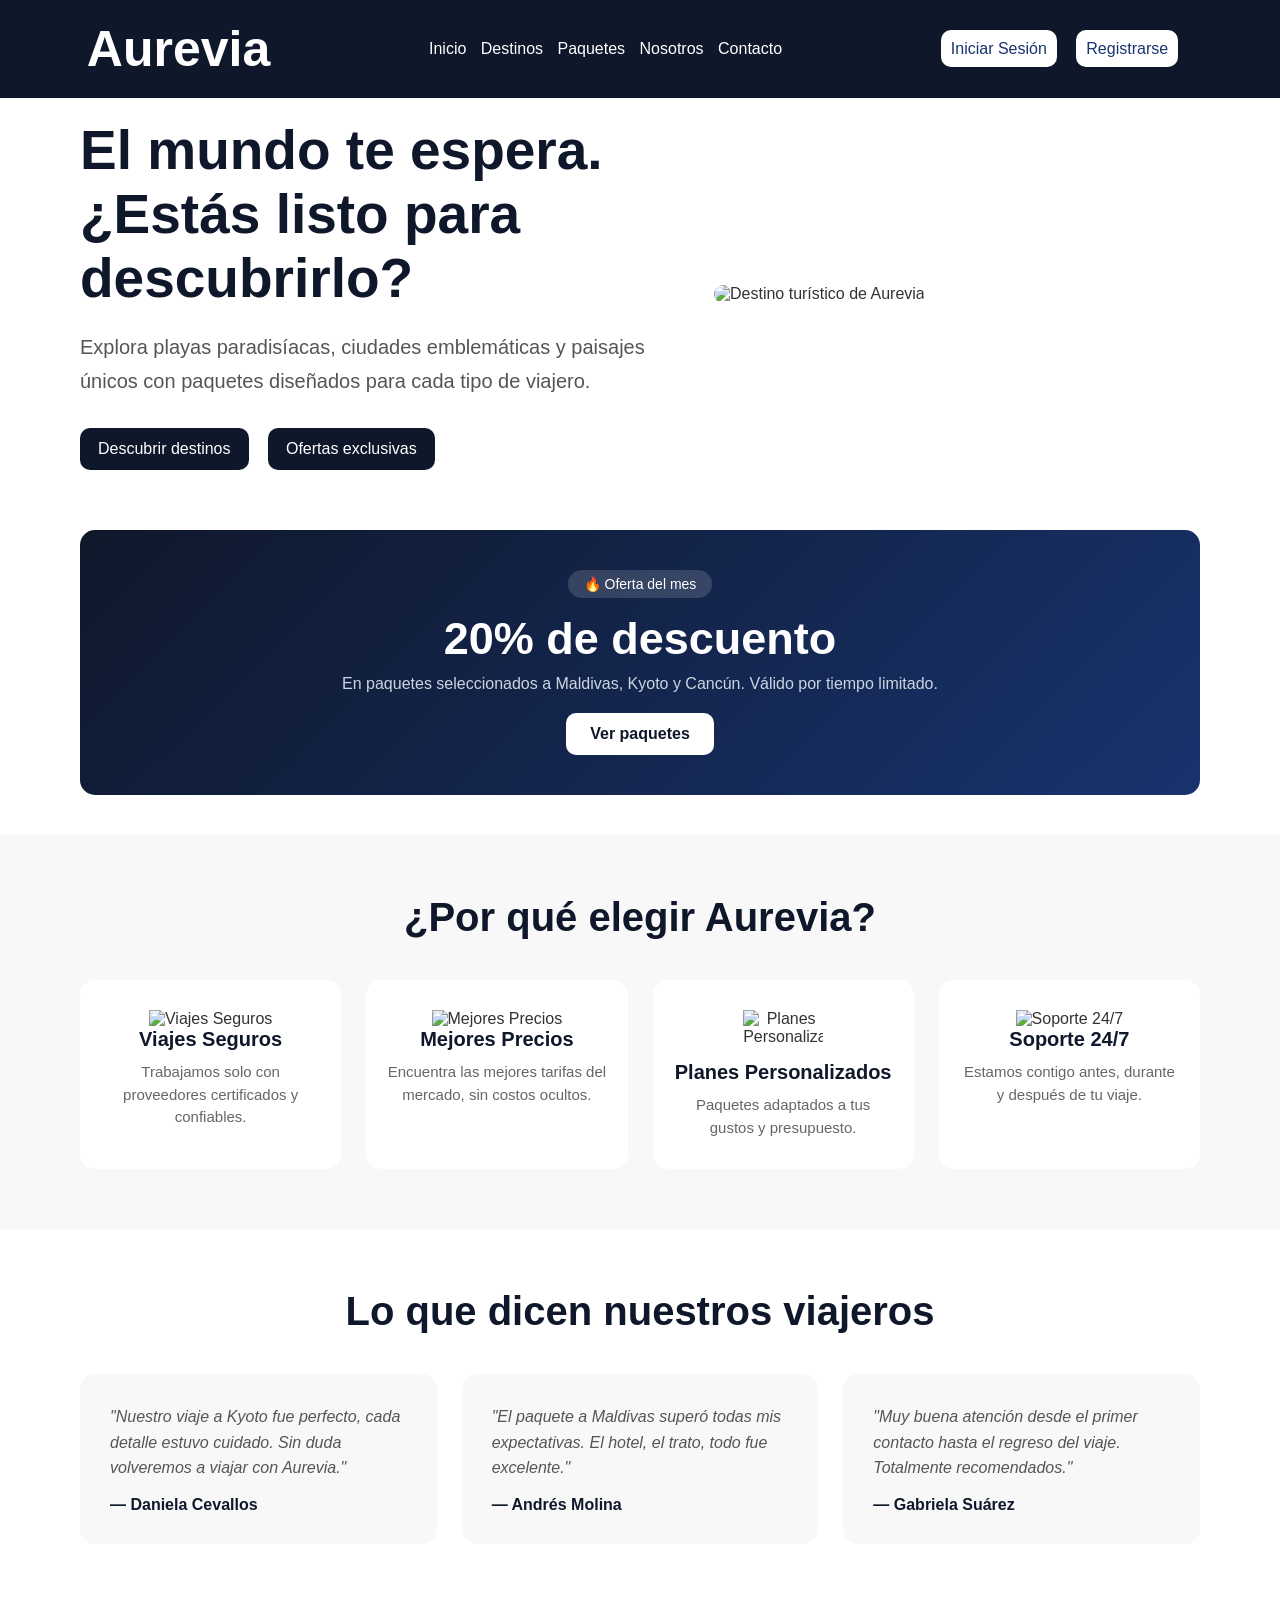
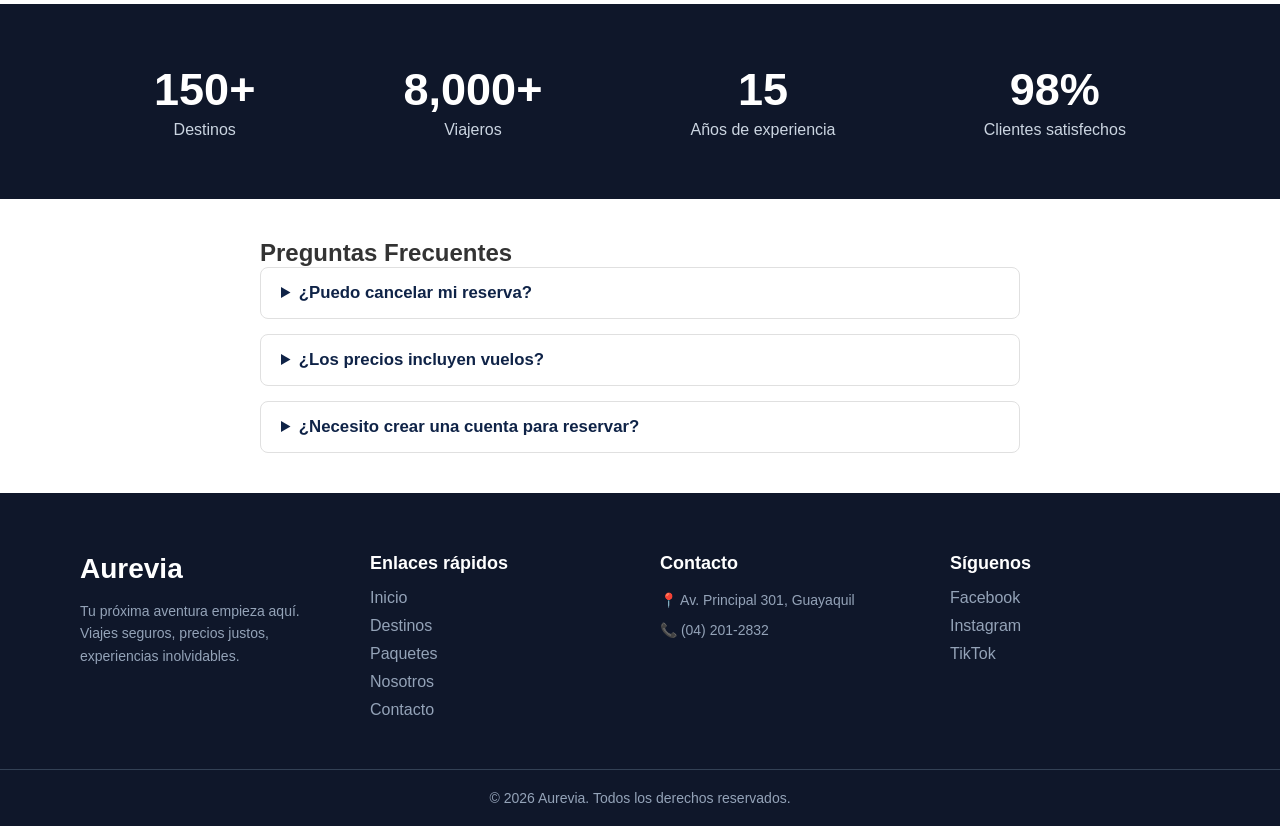
==== index.html @ f36260c8 "Implemento despliegue en preguntas frecuentes" ====
<!DOCTYPE html>
<html lang="es">

<head>
    <meta charset="UTF-8">
    <meta name="viewport" content="width=device-width, initial-scale=1.0">
    <title>Aurevia</title>
    <link rel="stylesheet" href="css/Estilos.css">
</head>

<body>
    <header>
        <h1>Aurevia</h1>
        <nav>
            <a href="index.html">Inicio</a>
            <a href="Menu/destinos.html">Destinos</a>
            <a href="Menu/paquetes.html">Paquetes</a>
            <a href="Menu/nosotros.html">Nosotros</a>
            <a href="Menu/contacto.html">Contacto</a>
        </nav>

        <div class="registros">
            <a href="Registros/login.html">Iniciar Sesión</a>
            <a href="Registros/sign_up.html">Registrarse</a>
        </div>

    </header>
    <main>
        <section class="hero">
            <div class="descripcion">
                <h1>El mundo te espera. ¿Estás listo para descubrirlo?</h1>
                <p>
                    Explora playas paradisíacas, ciudades emblemáticas y paisajes únicos con paquetes diseñados para cada tipo de viajero.
                </p>

                <a href="Menu/destinos.html">Descubrir destinos</a>
                <a href="#ofertas">Ofertas exclusivas</a>

            </div>

            <div class="imagen">
                <img src="https://images.unsplash.com/photo-1488646953014-85cb44e25828?q=80&w=600" alt="Destino turístico de Aurevia">
            </div>

        </section>

        <!-- OFERTAS -->
        <section class="ofertas" id="ofertas">
            <div class="oferta-card">
                <span class="oferta-tag">🔥 Oferta del mes</span>
                <h1>20% de descuento</h1>
                <p>En paquetes seleccionados a Maldivas, Kyoto y Cancún. Válido por tiempo limitado.</p>
                <a href="Menu/paquetes.html">Ver paquetes</a>
            </div>
        </section>

        <!-- POR QUÉ ELEGIRNOS -->
        <section class="porque-elegirnos">
            <h1>¿Por qué elegir Aurevia?</h1>
            <div class="porque-grid">
                <div class="porque-card">
                    <img src="https://cdn-icons-png.flaticon.com/512/1161/1161388.png" width="50" alt="Viajes Seguros">
                    <h3>Viajes Seguros</h3>
                    <p>Trabajamos solo con proveedores certificados y confiables.</p>
                </div>
                <div class="porque-card">
                    <img src="https://cdn-icons-png.flaticon.com/512/2489/2489756.png" width="50" alt="Mejores Precios">
                    <h3>Mejores Precios</h3>
                    <p>Encuentra las mejores tarifas del mercado, sin costos ocultos.</p>
                </div>
                <div class="porque-card">
                    <img class="porque-foto" src="https://cdn-icons-png.flaticon.com/512/854/854878.png" alt="Planes Personalizados">
                    <h3>Planes Personalizados</h3>
                    <p>Paquetes adaptados a tus gustos y presupuesto.</p>
                </div>
                <div class="porque-card">
                    <img src="https://cdn-icons-png.flaticon.com/512/1067/1067566.png" width="50" alt="Soporte 24/7">
                    <h3>Soporte 24/7</h3>
                    <p>Estamos contigo antes, durante y después de tu viaje.</p>
                </div>
            </div>
        </section>
    
        <!-- TESTIMONIOS -->
        <section class="testimonios">
            <h1>Lo que dicen nuestros viajeros</h1>
            <div class="testimonios-grid">
                <div class="testimonio-card">
                    <p class="testimonio-texto">"Nuestro viaje a Kyoto fue perfecto, cada detalle estuvo cuidado. Sin duda volveremos a viajar con Aurevia."</p>
                    <p class="testimonio-autor">— Daniela Cevallos</p>
                </div>
                <div class="testimonio-card">
                    <p class="testimonio-texto">"El paquete a Maldivas superó todas mis expectativas. El hotel, el trato, todo fue excelente."</p>
                    <p class="testimonio-autor">— Andrés Molina</p>
                </div>
                <div class="testimonio-card">
                    <p class="testimonio-texto">"Muy buena atención desde el primer contacto hasta el regreso del viaje. Totalmente recomendados."</p>
                    <p class="testimonio-autor">— Gabriela Suárez</p>
                </div>
            </div>
        </section>

                <!-- ESTADÍSTICAS -->
        <section class="estadisticas">
            <div class="estadistica-item">
                <h2>150+</h2>
                <p>Destinos</p>
            </div>
            <div class="estadistica-item">
                <h2>8,000+</h2>
                <p>Viajeros</p>
            </div>
            <div class="estadistica-item">
                <h2>15</h2>
                <p>Años de experiencia</p>
            </div>
            <div class="estadistica-item">
                <h2>98%</h2>
                <p>Clientes satisfechos</p>
            </div>
        </section>

        <!-- FAQ -->
        <section class="faq-section">
            <h2>Preguntas Frecuentes</h2>
            
            <div class="faq-item">
                <details>
                    <summary>¿Puedo cancelar mi reserva?</summary>
                    <p>Sí, puedes cancelar hasta 48 horas antes de la fecha programada sin cargos adicionales.</p>
                </details>
            </div>

            <div class="faq-item">
                <details>
                    <summary>¿Los precios incluyen vuelos?</summary>
                    <p>Depende del paquete. Los paquetes "Todo Incluido" sí integran boletos aéreos de ida y vuelta.</p>
                </details>
            </div>

            <div class="faq-item">
                <details>
                    <summary>¿Necesito crear una cuenta para reservar?</summary>
                    <p>Puedes explorar las ofertas libremente, pero para finalizar la reserva requerirás estar registrado.</p>
                </details>
            </div>
        </section>
    </main>

            <footer class="footer">
        <div class="footer-col">
            <h2>Aurevia</h2>
            <p>Tu próxima aventura empieza aquí. Viajes seguros, precios justos, experiencias inolvidables.</p>
        </div>
        <div class="footer-col">
            <h3>Enlaces rápidos</h3>
            <a href="index.html">Inicio</a>
            <a href="Menu/destinos.html">Destinos</a>
            <a href="Menu/paquetes.html">Paquetes</a>
            <a href="Menu/nosotros.html">Nosotros</a>
            <a href="Menu/contacto.html">Contacto</a>
        </div>
        <div class="footer-col">
            <h3>Contacto</h3>
            <p>📍 Av. Principal 301, Guayaquil</p>
            <p>📞 (04) 201-2832</p>
        </div>
        <div class="footer-col">
            <h3>Síguenos</h3>
            <div class="footer-redes">
                <a href="https://www.facebook.com/profile.php?id=61592992345054" target="_blank">Facebook</a>
                <a href="https://www.instagram.com/aurevia_travel2026/" target="_blank">Instagram</a>
                <a href="https://www.tiktok.com/@aurevia.travel2026?lang=es-419" target="_blank">TikTok</a>
            </div>
        </div>
    </footer>

    <div class="footer-derechos">
        <p>&copy; 2026 Aurevia. Todos los derechos reservados.</p>
    </div>
</body>
</html>
---- css/Estilos.css ----
/*CONFIGURACIÓN GENERAL*/
*{
    margin: 0;
    padding: 0;
    box-sizing: border-box;
}

body{
    font-family: Arial, Helvetica, sans-serif;
    background-color: #ffffff;
    color: #333;
}

/*HEADER*/

header{
    display: flex;
    justify-content: space-around;
    align-items: center;
    padding: 20px 10px;
    background-color: #0F172A;
    color: white;
}

/*LOGO*/

header h1{
    font-size: 50px;
}

/*MENÚ*/

nav a{
    color: white;
    text-decoration: none;
    margin: 0 5px;
    transition: .3s;
}

nav a:hover{
    background-color: #18336e;
    color: white;
}

/*BOTONES DEL HEADER*/

.registros a{
    padding: 10px;
    background-color: white;
    color: #18336e;
    text-decoration: none;
    border-radius: 10px;
    margin-right: 15px;
    transition: .3s;
}

.registros a:hover{
    background-color: #18336e;
    color: white;
}

/*HERO*/

.hero{
    display: flex;
    justify-content: space-between;
    align-items: center;
    padding: 20px 80px;
    gap: 40px;
}

/*DESCRIPCIÓN*/

.descripcion{
    width: 55%;
}

.descripcion h1{
    font-size: 55px;
    margin-bottom: 20px;
    color: #0F172A;
}

.descripcion p{
    font-size: 20px;
    line-height: 1.7;
    color: #555;
    margin-bottom: 30px;
}

/*BOTONES DEL HERO*/

.descripcion a{
    display: inline-block;
    padding: 12px 18px;
    background-color: #0F172A;
    color: white;
    text-decoration: none;
    border-radius: 10px;
    margin-right: 15px;
    transition: .3s;
}

.descripcion a:hover{
    background-color: #18336e;
}

/*IMAGEN*/

.imagen{
    width: 45%;
}

.imagen img{
    width: 100%;
    border-radius: 15px;
}

/*POR QUÉ ELEGIRNOS*/

.porque-elegirnos{
    padding: 60px 80px;
    text-align: center;
    background-color: #f8f8f8;
}

.porque-elegirnos h1{
    font-size: 40px;
    color: #0F172A;
    margin-bottom: 40px;
}

.porque-grid{
    display: grid;
    grid-template-columns: repeat(auto-fit, minmax(220px, 1fr));
    gap: 25px;
}

.porque-card{
    background-color: white;
    padding: 30px 20px;
    border-radius: 15px;
    transition: .3s;
}

.porque-card:hover{
    transform: translateY(-5px);
    box-shadow: 0 10px 20px rgba(0,0,0,0.1);
}

.porque-foto {
    max-width: 80px; 
    max-height: 80px; 
    display: block; 
    margin: 0 auto 15px auto; 
}

.porque-card h3{
    font-size: 20px;
    color: #0F172A;
    margin-bottom: 10px;
}

.porque-card p{
    color: #666;
    font-size: 15px;
    line-height: 1.5;
}

/*TESTIMONIOS*/

.testimonios{
    padding: 60px 80px;
    text-align: center;
}

.testimonios h1{
    font-size: 40px;
    color: #0F172A;
    margin-bottom: 40px;
}

.testimonios-grid{
    display: grid;
    grid-template-columns: repeat(auto-fit, minmax(260px, 1fr));
    gap: 25px;
}

.testimonio-card{
    background-color: #f8f8f8;
    padding: 30px;
    border-radius: 15px;
    text-align: left;
}

.testimonio-texto{
    color: #555;
    font-size: 16px;
    line-height: 1.6;
    margin-bottom: 15px;
    font-style: italic;
}

.testimonio-autor{
    color: #0F172A;
    font-weight: bold;
}

/*FORMULARIOS (LOGIN Y REGISTRO)*/

.formulario-container{
    max-width: 450px;
    margin: 60px auto;
    padding: 40px;
    background-color: #f8f8f8;
    border-radius: 15px;
    text-align: center;
}

.formulario-container h1{
    font-size: 32px;
    color: #0F172A;
    margin-bottom: 30px;
}

.formulario-container form{
    display: flex;
    flex-direction: column;
    gap: 15px;
}

.formulario-container input{
    padding: 12px 15px;
    border: 1px solid #ccc;
    border-radius: 10px;
    font-size: 16px;
    font-family: Arial, Helvetica, sans-serif;
}

.formulario-container input:focus{
    outline: none;
    border-color: #0F172A;
}

.formulario-container textarea{
    padding: 12px 15px;
    border: 1px solid #ccc;
    border-radius: 10px;
    font-size: 16px;
    font-family: Arial, Helvetica, sans-serif;
    resize: vertical;
}

.formulario-container button{
    padding: 12px;
    background-color: #0F172A;
    color: white;
    border: none;
    border-radius: 10px;
    font-size: 16px;
    cursor: pointer;
    transition: .3s;
}

.formulario-container button:hover{
    background-color: #18336e;
}

#mensaje{
    margin-top: 10px;
    font-size: 14px;
}

/*DESTINOS*/

.destinos-container{
    padding: 60px 80px;
}

.destinos-container h1{
    font-size: 40px;
    color: #0F172A;
    text-align: center;
    margin-bottom: 40px;
}

.destinos-grid{
    display: grid;
    grid-template-columns: repeat(auto-fit, minmax(280px, 1fr));
    gap: 30px;
}

.destino-card{
    background-color: #f8f8f8;
    border-radius: 15px;
    overflow: hidden;
    transition: .3s;
}

.destino-card:hover{
    transform: translateY(-5px);
    box-shadow: 0 10px 20px rgba(0,0,0,0.1);
}

.destino-card img{
    width: 100%;
    height: 200px;
    object-fit: cover;
}

.destino-card-info{
    padding: 20px;
}

.destino-card-info h3{
    font-size: 22px;
    color: #0F172A;
    margin-bottom: 5px;
}

.destino-card-info p{
    color: #666;
    margin-bottom: 10px;
}

.destino-card-precio{
    font-weight: bold;
    color: #0F172A;
    font-size: 18px;
}

/*NOSOTROS - HISTORIA*/

.nosotros-historia{
    padding: 60px 80px;
    text-align: center;
    max-width: 900px;
    margin: 0 auto;
}

.nosotros-historia h1{
    font-size: 40px;
    color: #0F172A;
    margin-bottom: 20px;
}

.nosotros-historia p{
    font-size: 18px;
    line-height: 1.7;
    color: #555;
}

/*NOSOTROS - MISIÓN Y VISIÓN*/

.nosotros-mv{
    display: flex;
    gap: 30px;
    padding: 20px 80px 60px;
}

.mv-card{
    flex: 1;
    background-color: #f8f8f8;
    padding: 30px;
    border-radius: 15px;
}

.mv-card h2{
    font-size: 26px;
    color: #0F172A;
    margin-bottom: 15px;
}

.mv-card p{
    color: #555;
    line-height: 1.6;
}

/*NOSOTROS - VALORES*/

.nosotros-valores{
    padding: 60px 80px;
    background-color: #0F172A;
    text-align: center;
}

.nosotros-valores h1{
    font-size: 40px;
    color: white;
    margin-bottom: 40px;
}

.valores-grid{
    display: grid;
    grid-template-columns: repeat(auto-fit, minmax(200px, 1fr));
    gap: 25px;
}

.valor-card{
    background-color: #18336e;
    padding: 30px 20px;
    border-radius: 15px;
    transition: .3s;
}

.valor-card:hover{
    transform: translateY(-5px);
}

.valor-card h3{
    color: white;
    font-size: 22px;
    margin-bottom: 10px;
}

.valor-card p{
    color: #cbd5e1;
    font-size: 15px;
    line-height: 1.5;
}

/*NOSOTROS - EQUIPO*/

.nosotros-equipo{
    padding: 60px 80px;
    text-align: center;
}

.nosotros-equipo h1{
    font-size: 40px;
    color: #0F172A;
    margin-bottom: 40px;
}

.equipo-grid{
    display: grid;
    grid-template-columns: repeat(3, 1fr);
    gap: 30px;
}

.equipo-card{
    background-color: #f8f8f8;
    padding: 30px 20px;
    border-radius: 15px;
    transition: .3s;
    display: flex;
    flex-direction: column;
    align-items: center;
    text-align: center;
    position: relative;
}

.equipo-card:hover{
    transform: translateY(-5px);
    box-shadow: 0 10px 20px rgba(0,0,0,0.1);
}

.equipo-foto{
    width: 120px;
    height: 120px;
    border-radius: 50%;
    object-fit: cover;
    margin-bottom: 15px;
}

.foto-pendiente-text {
    font-size: 13px;
    color: #666666;
    margin-top: -10px;
    margin-bottom: 10px;
    font-weight: 500;
}

.equipo-card h3{
    font-size: 20px;
    color: #0F172A;
    margin-bottom: 5px;
}

.equipo-card p{
    color: #666;
    font-size: 14px;
}

@media (max-width: 700px){
    .equipo-grid{
        grid-template-columns: repeat(1, 1fr);
    }
}

/*Ofertas*/

.ofertas{
    padding: 40px 80px;
}

.oferta-card{
    background-color: #0F172A;
    background: linear-gradient(135deg, #0F172A, #18336e);
    color: white;
    padding: 40px;
    border-radius: 15px;
    text-align: center;
}

.oferta-tag{
    display: inline-block;
    background-color: rgba(255,255,255,0.15);
    padding: 6px 16px;
    border-radius: 20px;
    font-size: 14px;
    margin-bottom: 15px;
}

.oferta-card h1{
    font-size: 45px;
    margin-bottom: 10px;
}

.oferta-card p{
    font-size: 16px;
    color: #cbd5e1;
    margin-bottom: 20px;
}

.oferta-card a{
    display: inline-block;
    padding: 12px 24px;
    background-color: white;
    color: #0F172A;
    text-decoration: none;
    border-radius: 10px;
    font-weight: bold;
    transition: .3s;
}

.oferta-card a:hover{
    background-color: #e2e8f0;
}

/*ESTADÍSTICAS*/

.estadisticas{
    display: flex;
    justify-content: space-around;
    flex-wrap: wrap;
    padding: 60px 80px;
    background-color: #0F172A;
    text-align: center;
}

.estadistica-item h2{
    font-size: 45px;
    color: white;
    margin-bottom: 5px;
}

.estadistica-item p{
    color: #cbd5e1;
    font-size: 16px;
}

/*FAQ*/

.faq{
    padding: 60px 80px;
    max-width: 800px;
    margin: 0 auto;
}

.faq h1{
    font-size: 40px;
    color: #0F172A;
    text-align: center;
    margin-bottom: 40px;
}

.faq-item{
    border-bottom: 1px solid #ddd;
}

.faq-pregunta{
    width: 100%;
    text-align: left;
    background: none;
    border: none;
    padding: 20px 0;
    font-size: 18px;
    font-weight: bold;
    color: #0F172A;
    cursor: pointer;
    font-family: Arial, Helvetica, sans-serif;
}

.faq-respuesta{
    display: none;
    padding-bottom: 20px;
    color: #666;
    line-height: 1.6;
}

.faq-item.activo .faq-respuesta{
    display: block;
}

/*FOOTER*/

.footer{
    display: flex;
    flex-wrap: wrap;
    justify-content: space-between;
    gap: 40px;
    padding: 60px 80px 40px;
    background-color: #0F172A;
}

.footer-col{
    flex: 1;
    min-width: 200px;
}

.footer-col h2{
    color: white;
    font-size: 28px;
    margin-bottom: 15px;
}

.footer-col h3{
    color: white;
    font-size: 18px;
    margin-bottom: 15px;
}

.footer-col p{
    color: #94a3b8;
    font-size: 14px;
    line-height: 1.6;
    margin-bottom: 8px;
}

.footer-col a{
    display: block;
    color: #94a3b8;
    text-decoration: none;
    margin-bottom: 10px;
    transition: .3s;
}

.footer-col a:hover{
    color: white;
}

.footer-redes{
    display: flex;
    flex-direction: column;
}

.footer-derechos{
    background-color: #0F172A;
    border-top: 1px solid #334155;
    text-align: center;
    padding: 20px;
}

.footer-derechos p{
    color: #94a3b8;
    font-size: 14px;
}

/* Estilos para el despliegue de Preguntas Frecuentes */
.faq-section {
    max-width: 800px;
    margin: 40px auto;
    padding: 0 20px;
}

.faq-item {
    margin-bottom: 15px;
    border: 1px solid #e0e0e0;
    border-radius: 8px;
    overflow: hidden;
    background-color: #ffffff;
}

details {
    padding: 15px 20px;
    cursor: pointer;
    transition: background-color 0.2s ease;
}

details:hover {
    background-color: #f8f9fa;
}

summary {
    font-weight: bold;
    font-size: 1.05rem;
    color: #0f2347;
    outline: none;
}

details p {
    margin-top: 10px;
    color: #555555;
    line-height: 1.5;
}
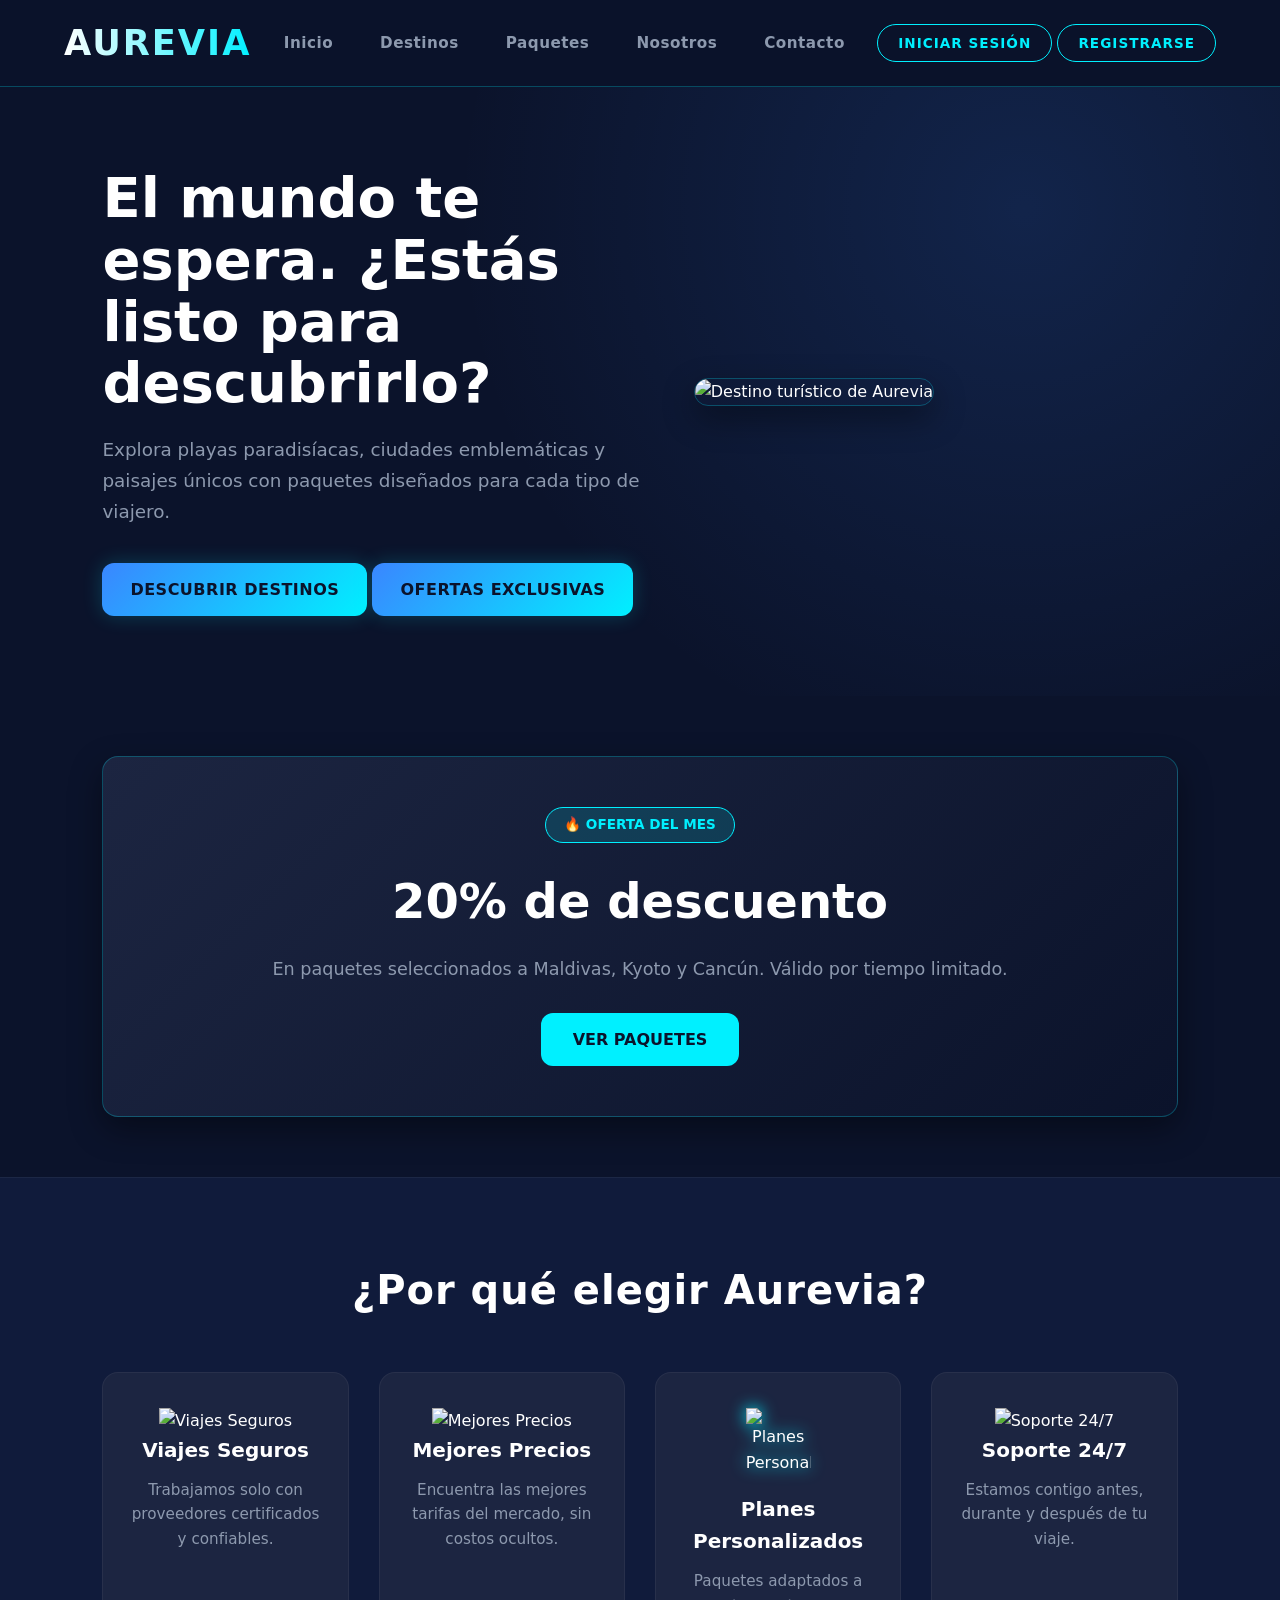
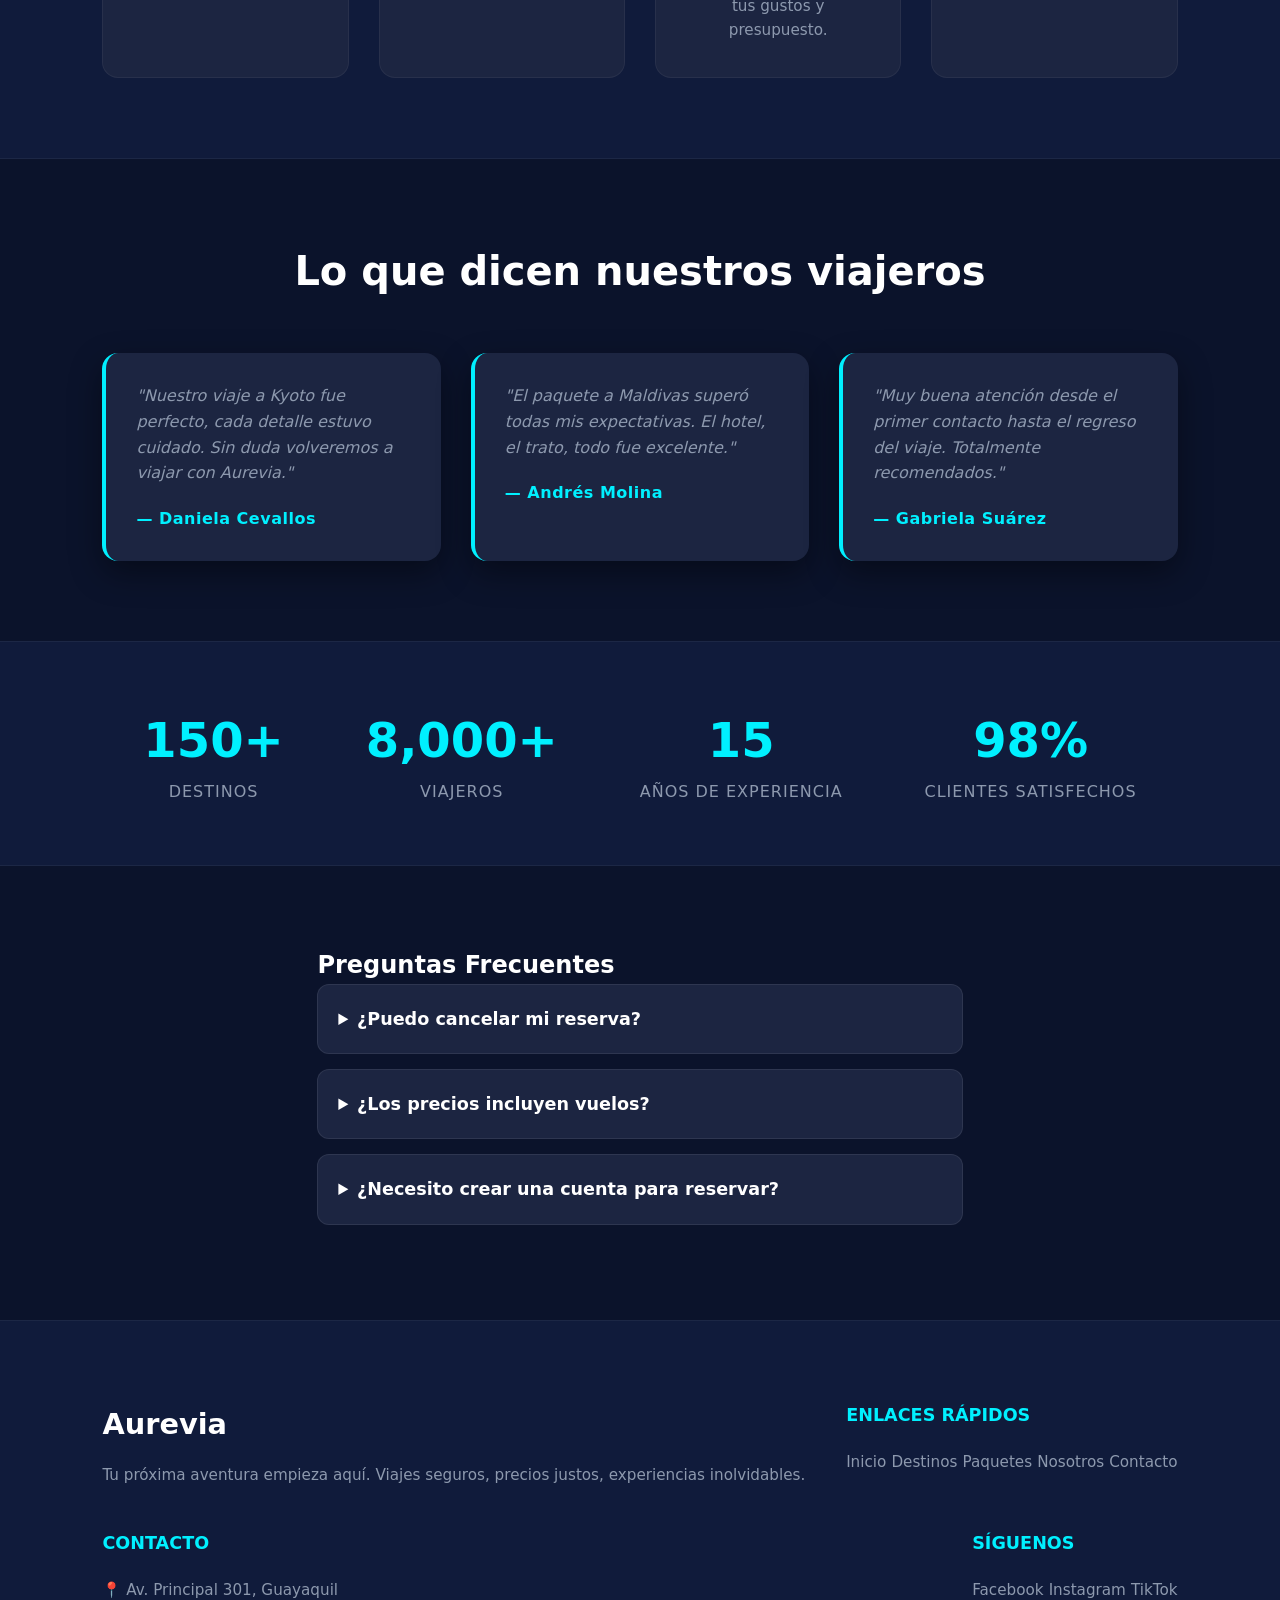
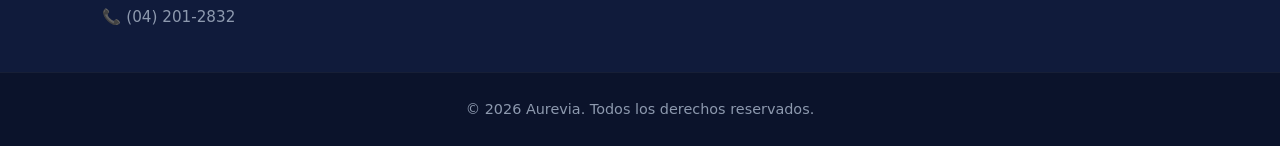
==== commit 616fdfc6: "Ajuste de selector div.registros e icono Font Awesome en header" ====
--- a/index.html
+++ b/index.html
@@ -6,6 +6,7 @@
     <meta name="viewport" content="width=device-width, initial-scale=1.0">
     <title>Aurevia</title>
     <link rel="stylesheet" href="css/Estilos.css">
+    <link rel="stylesheet" href="https://cdnjs.cloudflare.com/ajax/libs/font-awesome/6.4.0/css/all.min.css">
 </head>
 
 <body>
--- a/css/Estilos.css
+++ b/css/Estilos.css
@@ -1,706 +1,797 @@
-/*CONFIGURACIÓN GENERAL*/
-*{
+/* ===============================================
+   CONFIGURACIÓN GENERAL Y VARIABLES FUTURISTAS
+   =============================================== */
+:root {
+    --bg-main: #0B132B;          /* Azul Espacial Profundo */
+    --bg-card: #1C2541;          /* Azul Cabina / Panel */
+    --bg-surface: #101B3B;       /* Cristal de Interfaz */
+    --accent-cyan: #00F0FF;      /* Neón Cian Aerolínea */
+    --accent-blue: #3A86FF;      /* Azul Propulsión */
+    --accent-hover: #00C8D6;     /* Glow Activo */
+    --text-primary: #FFFFFF;     /* Texto Principal */
+    --text-secondary: #8D99AE;   /* Texto Datos de Vuelo */
+    --border-glow: rgba(0, 240, 255, 0.25);
+    --shadow-neon: 0 0 20px rgba(0, 240, 255, 0.2);
+    --shadow-panel: 0 12px 32px rgba(0, 0, 0, 0.4);
+    --radius-tech: 16px;
+    --transition: all 0.3s cubic-bezier(0.4, 0, 0.2, 1);
+}
+
+* {
     margin: 0;
     padding: 0;
     box-sizing: border-box;
 }
 
-body{
-    font-family: Arial, Helvetica, sans-serif;
-    background-color: #ffffff;
-    color: #333;
-}
-
-/*HEADER*/
-
-header{
-    display: flex;
-    justify-content: space-around;
-    align-items: center;
-    padding: 20px 10px;
-    background-color: #0F172A;
-    color: white;
-}
-
-/*LOGO*/
-
-header h1{
-    font-size: 50px;
-}
-
-/*MENÚ*/
-
-nav a{
-    color: white;
-    text-decoration: none;
-    margin: 0 5px;
-    transition: .3s;
-}
-
-nav a:hover{
-    background-color: #18336e;
-    color: white;
-}
-
-/*BOTONES DEL HEADER*/
-
-.registros a{
-    padding: 10px;
-    background-color: white;
-    color: #18336e;
-    text-decoration: none;
-    border-radius: 10px;
-    margin-right: 15px;
-    transition: .3s;
-}
-
-.registros a:hover{
-    background-color: #18336e;
-    color: white;
-}
-
-/*HERO*/
-
-.hero{
+body {
+    font-family: 'Segoe UI', system-ui, -apple-system, sans-serif;
+    background-color: var(--bg-main);
+    color: var(--text-primary);
+    line-height: 1.6;
+    overflow-x: hidden;
+}
+
+/* ===============================================
+   HEADER & NAVBAR (PANEL DE DESTAQUE DE VUELO)
+   =============================================== */
+header {
     display: flex;
     justify-content: space-between;
     align-items: center;
-    padding: 20px 80px;
+    padding: 15px 5%;
+    background: rgba(11, 19, 43, 0.9);
+    backdrop-filter: blur(12px);
+    border-bottom: 1px solid var(--border-glow);
+    position: sticky;
+    top: 0;
+    z-index: 1000;
+}
+
+/* LOGO */
+header h1 {
+    font-size: 2.2rem;
+    font-weight: 900;
+    letter-spacing: 2px;
+    background: linear-gradient(90deg, #FFFFFF, var(--accent-cyan));
+    -webkit-background-clip: text;
+    background-clip: text;
+    -webkit-text-fill-color: transparent;
+    text-transform: uppercase;
+}
+
+/* MENÚ */
+nav {
+    display: flex;
+    align-items: center;
+    gap: 15px;
+}
+
+nav a {
+    color: var(--text-secondary);
+    text-decoration: none;
+    padding: 8px 16px;
+    font-size: 0.95rem;
+    font-weight: 600;
+    letter-spacing: 0.5px;
+    border-radius: 8px;
+    transition: var(--transition);
+}
+
+nav a:hover {
+    color: var(--accent-cyan);
+    background-color: rgba(0, 240, 255, 0.08);
+    box-shadow: 0 0 10px rgba(0, 240, 255, 0.15);
+}
+
+/* BOTONES DEL HEADER (TICKETING / LOGIN) */
+.registros a {
+    padding: 10px 20px;
+    background: transparent;
+    color: var(--accent-cyan);
+    text-decoration: none;
+    border: 1px solid var(--accent-cyan);
+    border-radius: 20px;
+    font-weight: 700;
+    font-size: 0.85rem;
+    letter-spacing: 1px;
+    text-transform: uppercase;
+    transition: var(--transition);
+}
+
+.registros a:hover {
+    background: var(--accent-cyan);
+    color: var(--bg-main);
+    box-shadow: var(--shadow-neon);
+}
+
+/* ===============================================
+   HERO SECTION (CABINA DE MANDO & EMBARQUE)
+   =============================================== */
+.hero {
+    display: flex;
+    justify-content: space-between;
+    align-items: center;
+    padding: 80px 8%;
     gap: 40px;
-}
-
-/*DESCRIPCIÓN*/
-
-.descripcion{
-    width: 55%;
-}
-
-.descripcion h1{
-    font-size: 55px;
+    position: relative;
+    background: radial-gradient(circle at 80% 20%, rgba(58, 134, 255, 0.15) 0%, transparent 50%);
+}
+
+.descripcion {
+    width: 50%;
+}
+
+.descripcion h1 {
+    font-size: 3.5rem;
+    line-height: 1.1;
+    font-weight: 800;
     margin-bottom: 20px;
-    color: #0F172A;
-}
-
-.descripcion p{
-    font-size: 20px;
+    color: var(--text-primary);
+}
+
+.descripcion p {
+    font-size: 1.15rem;
     line-height: 1.7;
-    color: #555;
-    margin-bottom: 30px;
-}
-
-/*BOTONES DEL HERO*/
-
-.descripcion a{
+    color: var(--text-secondary);
+    margin-bottom: 35px;
+}
+
+/* BOTONES DEL HERO */
+.descripcion a {
     display: inline-block;
-    padding: 12px 18px;
-    background-color: #0F172A;
-    color: white;
+    padding: 14px 28px;
+    background: linear-gradient(135deg, var(--accent-blue), var(--accent-cyan));
+    color: var(--bg-main);
     text-decoration: none;
-    border-radius: 10px;
-    margin-right: 15px;
-    transition: .3s;
-}
-
-.descripcion a:hover{
-    background-color: #18336e;
-}
-
-/*IMAGEN*/
-
-.imagen{
+    border-radius: 12px;
+    font-weight: 800;
+    letter-spacing: 0.5px;
+    text-transform: uppercase;
+    box-shadow: var(--shadow-neon);
+    transition: var(--transition);
+}
+
+.descripcion a:hover {
+    transform: translateY(-3px);
+    filter: brightness(1.15);
+}
+
+/* IMAGEN HERO (VENTANILLA AERODINÁMICA) */
+.imagen {
     width: 45%;
-}
-
-.imagen img{
+    position: relative;
+}
+
+.imagen img {
     width: 100%;
-    border-radius: 15px;
-}
-
-/*POR QUÉ ELEGIRNOS*/
-
-.porque-elegirnos{
-    padding: 60px 80px;
-    text-align: center;
-    background-color: #f8f8f8;
-}
-
-.porque-elegirnos h1{
-    font-size: 40px;
-    color: #0F172A;
-    margin-bottom: 40px;
-}
-
-.porque-grid{
+    border-radius: var(--radius-tech);
+    border: 1px solid var(--border-glow);
+    box-shadow: var(--shadow-panel);
+    transition: var(--transition);
+}
+
+.imagen img:hover {
+    transform: scale(1.02);
+    border-color: var(--accent-cyan);
+}
+
+/* ===============================================
+   POR QUÉ ELEGIRNOS (PANEL DE BENEFICIOS)
+   =============================================== */
+.porque-elegirnos {
+    padding: 80px 8%;
+    text-align: center;
+    background-color: var(--bg-surface);
+    border-top: 1px solid rgba(255, 255, 255, 0.05);
+    border-bottom: 1px solid rgba(255, 255, 255, 0.05);
+}
+
+.porque-elegirnos h1 {
+    font-size: 2.5rem;
+    color: var(--text-primary);
+    margin-bottom: 50px;
+    letter-spacing: 1px;
+}
+
+.porque-grid {
     display: grid;
-    grid-template-columns: repeat(auto-fit, minmax(220px, 1fr));
-    gap: 25px;
-}
-
-.porque-card{
-    background-color: white;
-    padding: 30px 20px;
-    border-radius: 15px;
-    transition: .3s;
-}
-
-.porque-card:hover{
-    transform: translateY(-5px);
-    box-shadow: 0 10px 20px rgba(0,0,0,0.1);
+    grid-template-columns: repeat(auto-fit, minmax(240px, 1fr));
+    gap: 30px;
+}
+
+.porque-card {
+    background-color: var(--bg-card);
+    padding: 35px 25px;
+    border-radius: var(--radius-tech);
+    border: 1px solid rgba(255, 255, 255, 0.05);
+    transition: var(--transition);
+}
+
+.porque-card:hover {
+    transform: translateY(-8px);
+    border-color: var(--accent-cyan);
+    box-shadow: var(--shadow-neon);
 }
 
 .porque-foto {
-    max-width: 80px; 
-    max-height: 80px; 
-    display: block; 
-    margin: 0 auto 15px auto; 
-}
-
-.porque-card h3{
-    font-size: 20px;
-    color: #0F172A;
-    margin-bottom: 10px;
-}
-
-.porque-card p{
-    color: #666;
-    font-size: 15px;
-    line-height: 1.5;
-}
-
-/*TESTIMONIOS*/
-
-.testimonios{
-    padding: 60px 80px;
-    text-align: center;
-}
-
-.testimonios h1{
-    font-size: 40px;
-    color: #0F172A;
-    margin-bottom: 40px;
-}
-
-.testimonios-grid{
-    display: grid;
-    grid-template-columns: repeat(auto-fit, minmax(260px, 1fr));
-    gap: 25px;
-}
-
-.testimonio-card{
-    background-color: #f8f8f8;
-    padding: 30px;
-    border-radius: 15px;
-    text-align: left;
-}
-
-.testimonio-texto{
-    color: #555;
-    font-size: 16px;
-    line-height: 1.6;
-    margin-bottom: 15px;
-    font-style: italic;
-}
-
-.testimonio-autor{
-    color: #0F172A;
-    font-weight: bold;
-}
-
-/*FORMULARIOS (LOGIN Y REGISTRO)*/
-
-.formulario-container{
-    max-width: 450px;
-    margin: 60px auto;
-    padding: 40px;
-    background-color: #f8f8f8;
-    border-radius: 15px;
-    text-align: center;
-}
-
-.formulario-container h1{
-    font-size: 32px;
-    color: #0F172A;
-    margin-bottom: 30px;
-}
-
-.formulario-container form{
-    display: flex;
-    flex-direction: column;
-    gap: 15px;
-}
-
-.formulario-container input{
-    padding: 12px 15px;
-    border: 1px solid #ccc;
-    border-radius: 10px;
-    font-size: 16px;
-    font-family: Arial, Helvetica, sans-serif;
-}
-
-.formulario-container input:focus{
-    outline: none;
-    border-color: #0F172A;
-}
-
-.formulario-container textarea{
-    padding: 12px 15px;
-    border: 1px solid #ccc;
-    border-radius: 10px;
-    font-size: 16px;
-    font-family: Arial, Helvetica, sans-serif;
-    resize: vertical;
-}
-
-.formulario-container button{
-    padding: 12px;
-    background-color: #0F172A;
-    color: white;
-    border: none;
-    border-radius: 10px;
-    font-size: 16px;
-    cursor: pointer;
-    transition: .3s;
-}
-
-.formulario-container button:hover{
-    background-color: #18336e;
-}
-
-#mensaje{
-    margin-top: 10px;
-    font-size: 14px;
-}
-
-/*DESTINOS*/
-
-.destinos-container{
-    padding: 60px 80px;
-}
-
-.destinos-container h1{
-    font-size: 40px;
-    color: #0F172A;
-    text-align: center;
-    margin-bottom: 40px;
-}
-
-.destinos-grid{
+    max-width: 65px;
+    max-height: 65px;
+    display: block;
+    margin: 0 auto 20px auto;
+    filter: drop-shadow(0 0 8px var(--accent-cyan));
+}
+
+.porque-card h3 {
+    font-size: 1.25rem;
+    color: var(--text-primary);
+    margin-bottom: 12px;
+}
+
+.porque-card p {
+    color: var(--text-secondary);
+    font-size: 0.95rem;
+}
+
+/* ===============================================
+   TESTIMONIOS (EXPERIENCIAS DE PASAJEROS)
+   =============================================== */
+.testimonios {
+    padding: 80px 8%;
+    text-align: center;
+}
+
+.testimonios h1 {
+    font-size: 2.5rem;
+    color: var(--text-primary);
+    margin-bottom: 50px;
+}
+
+.testimonios-grid {
     display: grid;
     grid-template-columns: repeat(auto-fit, minmax(280px, 1fr));
     gap: 30px;
 }
 
-.destino-card{
-    background-color: #f8f8f8;
-    border-radius: 15px;
+.testimonio-card {
+    background-color: var(--bg-card);
+    padding: 30px;
+    border-radius: var(--radius-tech);
+    border-left: 4px solid var(--accent-cyan);
+    text-align: left;
+    box-shadow: var(--shadow-panel);
+}
+
+.testimonio-texto {
+    color: var(--text-secondary);
+    font-size: 1rem;
+    margin-bottom: 20px;
+    font-style: italic;
+}
+
+.testimonio-autor {
+    color: var(--accent-cyan);
+    font-weight: 700;
+    letter-spacing: 0.5px;
+}
+
+/* ===============================================
+   FORMULARIOS (CHECK-IN / LOGIN / REGISTRO)
+   =============================================== */
+.formulario-container {
+    max-width: 450px;
+    margin: 80px auto;
+    padding: 40px;
+    background-color: var(--bg-card);
+    border: 1px solid var(--border-glow);
+    border-radius: var(--radius-tech);
+    box-shadow: var(--shadow-panel);
+    text-align: center;
+}
+
+.formulario-container h1 {
+    font-size: 2rem;
+    color: var(--text-primary);
+    margin-bottom: 30px;
+}
+
+.formulario-container form {
+    display: flex;
+    flex-direction: column;
+    gap: 18px;
+}
+
+.formulario-container input,
+.formulario-container textarea {
+    padding: 14px 18px;
+    background-color: var(--bg-surface);
+    border: 1px solid rgba(255, 255, 255, 0.1);
+    border-radius: 10px;
+    font-size: 1rem;
+    color: var(--text-primary);
+    outline: none;
+    transition: var(--transition);
+}
+
+.formulario-container input:focus,
+.formulario-container textarea:focus {
+    border-color: var(--accent-cyan);
+    box-shadow: 0 0 10px rgba(0, 240, 255, 0.2);
+}
+
+.formulario-container button {
+    padding: 14px;
+    background: linear-gradient(135deg, var(--accent-blue), var(--accent-cyan));
+    color: var(--bg-main);
+    border: none;
+    border-radius: 10px;
+    font-size: 1rem;
+    font-weight: 800;
+    text-transform: uppercase;
+    cursor: pointer;
+    transition: var(--transition);
+}
+
+.formulario-container button:hover {
+    filter: brightness(1.15);
+    box-shadow: var(--shadow-neon);
+}
+
+/* ===============================================
+   DESTINOS (TARJETAS DE RUTAS)
+   =============================================== */
+.destinos-container {
+    padding: 80px 8%;
+}
+
+.destinos-container h1 {
+    font-size: 2.5rem;
+    color: var(--text-primary);
+    text-align: center;
+    margin-bottom: 50px;
+}
+
+.destinos-grid {
+    display: grid;
+    grid-template-columns: repeat(auto-fit, minmax(280px, 1fr));
+    gap: 30px;
+}
+
+.destino-card {
+    background-color: var(--bg-card);
+    border-radius: var(--radius-tech);
+    border: 1px solid rgba(255, 255, 255, 0.05);
     overflow: hidden;
-    transition: .3s;
-}
-
-.destino-card:hover{
-    transform: translateY(-5px);
-    box-shadow: 0 10px 20px rgba(0,0,0,0.1);
-}
-
-.destino-card img{
+    transition: var(--transition);
+}
+
+.destino-card:hover {
+    transform: translateY(-8px);
+    border-color: var(--accent-cyan);
+    box-shadow: var(--shadow-neon);
+}
+
+.destino-card img {
     width: 100%;
-    height: 200px;
+    height: 220px;
     object-fit: cover;
 }
 
-.destino-card-info{
-    padding: 20px;
-}
-
-.destino-card-info h3{
-    font-size: 22px;
-    color: #0F172A;
-    margin-bottom: 5px;
-}
-
-.destino-card-info p{
-    color: #666;
-    margin-bottom: 10px;
-}
-
-.destino-card-precio{
-    font-weight: bold;
-    color: #0F172A;
-    font-size: 18px;
-}
-
-/*NOSOTROS - HISTORIA*/
-
-.nosotros-historia{
-    padding: 60px 80px;
+.destino-card-info {
+    padding: 25px;
+}
+
+.destino-card-info h3 {
+    font-size: 1.4rem;
+    color: var(--text-primary);
+    margin-bottom: 8px;
+}
+
+.destino-card-info p {
+    color: var(--text-secondary);
+    font-size: 0.95rem;
+    margin-bottom: 15px;
+}
+
+.destino-card-precio {
+    font-weight: 800;
+    color: var(--accent-cyan);
+    font-size: 1.3rem;
+}
+
+/* ===============================================
+   NOSOTROS & VALORES (PANEL AERO-CORPORATIVO)
+   =============================================== */
+.nosotros-historia {
+    padding: 80px 8%;
     text-align: center;
     max-width: 900px;
     margin: 0 auto;
 }
 
-.nosotros-historia h1{
-    font-size: 40px;
-    color: #0F172A;
+.nosotros-historia h1 {
+    font-size: 2.5rem;
+    color: var(--text-primary);
     margin-bottom: 20px;
 }
 
-.nosotros-historia p{
-    font-size: 18px;
-    line-height: 1.7;
-    color: #555;
-}
-
-/*NOSOTROS - MISIÓN Y VISIÓN*/
-
-.nosotros-mv{
+.nosotros-historia p {
+    font-size: 1.15rem;
+    color: var(--text-secondary);
+}
+
+.nosotros-mv {
     display: flex;
     gap: 30px;
-    padding: 20px 80px 60px;
-}
-
-.mv-card{
+    padding: 0 8% 80px;
+}
+
+.mv-card {
     flex: 1;
-    background-color: #f8f8f8;
-    padding: 30px;
-    border-radius: 15px;
-}
-
-.mv-card h2{
-    font-size: 26px;
-    color: #0F172A;
+    background-color: var(--bg-card);
+    padding: 35px;
+    border-radius: var(--radius-tech);
+    border: 1px solid rgba(255, 255, 255, 0.05);
+}
+
+.mv-card h2 {
+    font-size: 1.6rem;
+    color: var(--accent-cyan);
     margin-bottom: 15px;
 }
 
-.mv-card p{
-    color: #555;
-    line-height: 1.6;
-}
-
-/*NOSOTROS - VALORES*/
-
-.nosotros-valores{
-    padding: 60px 80px;
-    background-color: #0F172A;
-    text-align: center;
-}
-
-.nosotros-valores h1{
-    font-size: 40px;
-    color: white;
-    margin-bottom: 40px;
-}
-
-.valores-grid{
+.mv-card p {
+    color: var(--text-secondary);
+}
+
+.nosotros-valores {
+    padding: 80px 8%;
+    background-color: var(--bg-surface);
+    text-align: center;
+}
+
+.nosotros-valores h1 {
+    font-size: 2.5rem;
+    color: var(--text-primary);
+    margin-bottom: 50px;
+}
+
+.valores-grid {
     display: grid;
     grid-template-columns: repeat(auto-fit, minmax(200px, 1fr));
     gap: 25px;
 }
 
-.valor-card{
-    background-color: #18336e;
+.valor-card {
+    background-color: var(--bg-card);
     padding: 30px 20px;
-    border-radius: 15px;
-    transition: .3s;
-}
-
-.valor-card:hover{
+    border-radius: var(--radius-tech);
+    border: 1px solid rgba(255, 255, 255, 0.05);
+    transition: var(--transition);
+}
+
+.valor-card:hover {
     transform: translateY(-5px);
-}
-
-.valor-card h3{
-    color: white;
-    font-size: 22px;
+    border-color: var(--accent-cyan);
+}
+
+.valor-card h3 {
+    color: var(--accent-cyan);
+    font-size: 1.3rem;
     margin-bottom: 10px;
 }
 
-.valor-card p{
-    color: #cbd5e1;
-    font-size: 15px;
-    line-height: 1.5;
-}
-
-/*NOSOTROS - EQUIPO*/
-
-.nosotros-equipo{
-    padding: 60px 80px;
-    text-align: center;
-}
-
-.nosotros-equipo h1{
-    font-size: 40px;
-    color: #0F172A;
-    margin-bottom: 40px;
-}
-
-.equipo-grid{
+.valor-card p {
+    color: var(--text-secondary);
+    font-size: 0.95rem;
+}
+
+/* ===============================================
+   EQUIPACIÓN & TRIPULACIÓN
+   =============================================== */
+.nosotros-equipo, .equipo-container {
+    padding: 80px 8%;
+    text-align: center;
+}
+
+.nosotros-equipo h1, .equipo-container h2 {
+    font-size: 2.5rem;
+    color: var(--text-primary);
+    margin-bottom: 50px;
+}
+
+.equipo-grid {
     display: grid;
-    grid-template-columns: repeat(3, 1fr);
+    grid-template-columns: repeat(auto-fit, minmax(240px, 1fr));
     gap: 30px;
 }
 
-.equipo-card{
-    background-color: #f8f8f8;
-    padding: 30px 20px;
-    border-radius: 15px;
-    transition: .3s;
+.equipo-card, .tarjeta-equipo {
+    background-color: var(--bg-card);
+    padding: 35px 20px;
+    border-radius: var(--radius-tech);
+    border: 1px solid rgba(255, 255, 255, 0.05);
+    transition: var(--transition);
     display: flex;
     flex-direction: column;
     align-items: center;
-    text-align: center;
-    position: relative;
-}
-
-.equipo-card:hover{
+}
+
+.equipo-card:hover, .tarjeta-equipo:hover {
     transform: translateY(-5px);
-    box-shadow: 0 10px 20px rgba(0,0,0,0.1);
-}
-
-.equipo-foto{
+    border-color: var(--accent-cyan);
+    box-shadow: var(--shadow-neon);
+}
+
+.equipo-foto {
     width: 120px;
     height: 120px;
     border-radius: 50%;
     object-fit: cover;
+    margin-bottom: 20px;
+    border: 2px solid var(--accent-cyan);
+    padding: 3px;
+    background-color: var(--bg-surface);
+}
+
+.equipo-card h3, .tarjeta-equipo h3 {
+    font-size: 1.25rem;
+    color: var(--text-primary);
+    margin-bottom: 5px;
+}
+
+.equipo-card p, .tarjeta-equipo .puesto {
+    color: var(--text-secondary);
+    font-size: 0.9rem;
+}
+
+/* ===============================================
+   OFERTAS & PROMOCIONES DE VUELO
+   =============================================== */
+.ofertas {
+    padding: 60px 8%;
+}
+
+.oferta-card {
+    background: linear-gradient(135deg, #1C2541 0%, #0B132B 100%);
+    border: 1px solid var(--border-glow);
+    padding: 50px;
+    border-radius: var(--radius-tech);
+    text-align: center;
+    box-shadow: var(--shadow-panel);
+}
+
+.oferta-tag {
+    display: inline-block;
+    background-color: rgba(0, 240, 255, 0.15);
+    color: var(--accent-cyan);
+    border: 1px solid var(--accent-cyan);
+    padding: 6px 18px;
+    border-radius: 20px;
+    font-size: 0.85rem;
+    font-weight: 700;
+    margin-bottom: 20px;
+    text-transform: uppercase;
+}
+
+.oferta-card h1 {
+    font-size: 3rem;
+    color: var(--text-primary);
     margin-bottom: 15px;
 }
 
-.foto-pendiente-text {
-    font-size: 13px;
-    color: #666666;
-    margin-top: -10px;
-    margin-bottom: 10px;
-    font-weight: 500;
-}
-
-.equipo-card h3{
-    font-size: 20px;
-    color: #0F172A;
-    margin-bottom: 5px;
-}
-
-.equipo-card p{
-    color: #666;
-    font-size: 14px;
-}
-
-@media (max-width: 700px){
-    .equipo-grid{
-        grid-template-columns: repeat(1, 1fr);
-    }
-}
-
-/*Ofertas*/
-
-.ofertas{
-    padding: 40px 80px;
-}
-
-.oferta-card{
-    background-color: #0F172A;
-    background: linear-gradient(135deg, #0F172A, #18336e);
-    color: white;
-    padding: 40px;
-    border-radius: 15px;
-    text-align: center;
-}
-
-.oferta-tag{
+.oferta-card p {
+    font-size: 1.1rem;
+    color: var(--text-secondary);
+    margin-bottom: 30px;
+}
+
+.oferta-card a {
     display: inline-block;
-    background-color: rgba(255,255,255,0.15);
-    padding: 6px 16px;
-    border-radius: 20px;
-    font-size: 14px;
-    margin-bottom: 15px;
-}
-
-.oferta-card h1{
-    font-size: 45px;
-    margin-bottom: 10px;
-}
-
-.oferta-card p{
-    font-size: 16px;
-    color: #cbd5e1;
-    margin-bottom: 20px;
-}
-
-.oferta-card a{
-    display: inline-block;
-    padding: 12px 24px;
-    background-color: white;
-    color: #0F172A;
+    padding: 14px 32px;
+    background: var(--accent-cyan);
+    color: var(--bg-main);
     text-decoration: none;
-    border-radius: 10px;
-    font-weight: bold;
-    transition: .3s;
-}
-
-.oferta-card a:hover{
-    background-color: #e2e8f0;
-}
-
-/*ESTADÍSTICAS*/
-
-.estadisticas{
+    border-radius: 12px;
+    font-weight: 800;
+    text-transform: uppercase;
+    transition: var(--transition);
+}
+
+.oferta-card a:hover {
+    box-shadow: var(--shadow-neon);
+    transform: translateY(-2px);
+}
+
+/* ===============================================
+   ESTADÍSTICAS EN TIEMPO REAL
+   =============================================== */
+.estadisticas {
     display: flex;
     justify-content: space-around;
     flex-wrap: wrap;
-    padding: 60px 80px;
-    background-color: #0F172A;
-    text-align: center;
-}
-
-.estadistica-item h2{
-    font-size: 45px;
-    color: white;
-    margin-bottom: 5px;
-}
-
-.estadistica-item p{
-    color: #cbd5e1;
-    font-size: 16px;
-}
-
-/*FAQ*/
-
-.faq{
-    padding: 60px 80px;
-    max-width: 800px;
+    padding: 60px 8%;
+    background-color: var(--bg-surface);
+    border-top: 1px solid rgba(255, 255, 255, 0.05);
+    border-bottom: 1px solid rgba(255, 255, 255, 0.05);
+    text-align: center;
+}
+
+.estadistica-item h2 {
+    font-size: 3rem;
+    color: var(--accent-cyan);
+    font-weight: 900;
+}
+
+.estadistica-item p {
+    color: var(--text-secondary);
+    font-size: 1rem;
+    text-transform: uppercase;
+    letter-spacing: 1px;
+}
+
+/* ===============================================
+   FAQ DE INFORMACIÓN DE VUELO
+   =============================================== */
+.faq-section, .faq {
+    padding: 80px 8%;
+    max-width: 850px;
     margin: 0 auto;
 }
 
-.faq h1{
-    font-size: 40px;
-    color: #0F172A;
+.faq h1 {
+    font-size: 2.5rem;
+    color: var(--text-primary);
     text-align: center;
     margin-bottom: 40px;
 }
 
-.faq-item{
-    border-bottom: 1px solid #ddd;
-}
-
-.faq-pregunta{
-    width: 100%;
-    text-align: left;
-    background: none;
+.faq-item {
+    margin-bottom: 15px;
+    border: 1px solid rgba(255, 255, 255, 0.08);
+    border-radius: 12px;
+    overflow: hidden;
+    background-color: var(--bg-card);
+}
+
+details {
+    padding: 20px;
+    cursor: pointer;
+    transition: var(--transition);
+}
+
+details:hover {
+    background-color: rgba(255, 255, 255, 0.02);
+}
+
+summary {
+    font-weight: 700;
+    font-size: 1.1rem;
+    color: var(--text-primary);
+    outline: none;
+}
+
+details p {
+    margin-top: 15px;
+    color: var(--text-secondary);
+    line-height: 1.6;
+}
+
+/* ===============================================
+   MODAL DE CHECK-IN Y EMBARQUE
+   =============================================== */
+.btn-checkin {
+    background: linear-gradient(135deg, var(--accent-blue), var(--accent-cyan));
+    color: var(--bg-main);
     border: none;
-    padding: 20px 0;
-    font-size: 18px;
+    padding: 12px 24px;
+    border-radius: 8px;
+    font-weight: 800;
+    text-transform: uppercase;
+    cursor: pointer;
+    transition: var(--transition);
+}
+
+.btn-checkin:hover {
+    box-shadow: var(--shadow-neon);
+    transform: translateY(-2px);
+}
+
+.modal {
+    display: none;
+    position: fixed;
+    top: 0; left: 0;
+    width: 100%; height: 100%;
+    background-color: rgba(11, 19, 43, 0.85);
+    backdrop-filter: blur(8px);
+    z-index: 3000;
+}
+
+.modal-contenido {
+    background-color: var(--bg-card);
+    margin: 8% auto;
+    padding: 35px;
+    width: 90%;
+    max-width: 420px;
+    border-radius: var(--radius-tech);
+    border: 1px solid var(--accent-cyan);
+    position: relative;
+    box-shadow: var(--shadow-panel);
+    text-align: center;
+}
+
+.cerrar-modal {
+    position: absolute;
+    right: 20px; top: 15px;
+    font-size: 24px;
     font-weight: bold;
-    color: #0F172A;
     cursor: pointer;
-    font-family: Arial, Helvetica, sans-serif;
-}
-
-.faq-respuesta{
-    display: none;
-    padding-bottom: 20px;
-    color: #666;
-    line-height: 1.6;
-}
-
-.faq-item.activo .faq-respuesta{
-    display: block;
-}
-
-/*FOOTER*/
-
-.footer{
+    color: var(--text-secondary);
+}
+
+.cerrar-modal:hover {
+    color: var(--accent-cyan);
+}
+
+/* ===============================================
+FOOTER (TORRE DE CONTROL Y DERECHOS)
+   =============================================== */
+.footer {
     display: flex;
     flex-wrap: wrap;
     justify-content: space-between;
     gap: 40px;
-    padding: 60px 80px 40px;
-    background-color: #0F172A;
-}
-
-.footer-col{
-    flex: 1;
-    min-width: 200px;
-}
-
-.footer-col h2{
-    color: white;
-    font-size: 28px;
+    padding: 80px 8% 40px;
+    background-color: var(--bg-surface);
+    border-top: 1px solid rgba(255, 255, 255, 0.05);
+}
+
+.footer-col h2 {
+    color: var(--text-primary);
+    font-size: 1.8rem;
     margin-bottom: 15px;
 }
 
-.footer-col h3{
-    color: white;
-    font-size: 18px;
-    margin-bottom: 15px;
-}
-
-.footer-col p{
-    color: #94a3b8;
-    font-size: 14px;
-    line-height: 1.6;
-    margin-bottom: 8px;
-}
-
-.footer-col a{
-    display: block;
-    color: #94a3b8;
+.footer-col h3 {
+    color: var(--accent-cyan);
+    font-size: 1.1rem;
+    margin-bottom: 20px;
+    text-transform: uppercase;
+}
+
+.footer-col p, .footer-col a {
+    color: var(--text-secondary);
+    font-size: 0.95rem;
+    line-height: 1.8;
     text-decoration: none;
-    margin-bottom: 10px;
-    transition: .3s;
-}
-
-.footer-col a:hover{
-    color: white;
-}
-
-.footer-redes{
-    display: flex;
-    flex-direction: column;
-}
-
-.footer-derechos{
-    background-color: #0F172A;
-    border-top: 1px solid #334155;
-    text-align: center;
-    padding: 20px;
-}
-
-.footer-derechos p{
-    color: #94a3b8;
-    font-size: 14px;
-}
-
-/* Estilos para el despliegue de Preguntas Frecuentes */
-.faq-section {
-    max-width: 800px;
-    margin: 40px auto;
-    padding: 0 20px;
-}
-
-.faq-item {
-    margin-bottom: 15px;
-    border: 1px solid #e0e0e0;
-    border-radius: 8px;
-    overflow: hidden;
-    background-color: #ffffff;
-}
-
-details {
-    padding: 15px 20px;
-    cursor: pointer;
-    transition: background-color 0.2s ease;
-}
-
-details:hover {
-    background-color: #f8f9fa;
-}
-
-summary {
-    font-weight: bold;
-    font-size: 1.05rem;
-    color: #0f2347;
-    outline: none;
-}
-
-details p {
-    margin-top: 10px;
-    color: #555555;
-    line-height: 1.5;
+    transition: var(--transition);
+}
+
+.footer-col a:hover {
+    color: var(--accent-cyan);
+}
+
+.footer-derechos {
+    background-color: var(--bg-main);
+    border-top: 1px solid rgba(255, 255, 255, 0.05);
+    text-align: center;
+    padding: 25px;
+}
+
+.footer-derechos p {
+    color: var(--text-secondary);
+    font-size: 0.9rem;
+}
+
+/* ADAPTABILIDAD MÓVIL */
+@media (max-width: 850px) {
+    .hero {
+        flex-direction: column;
+        text-align: center;
+    }
+    .descripcion, .imagen {
+        width: 100%;
+    }
+    .nosotros-mv {
+        flex-direction: column;
+    }
 }
